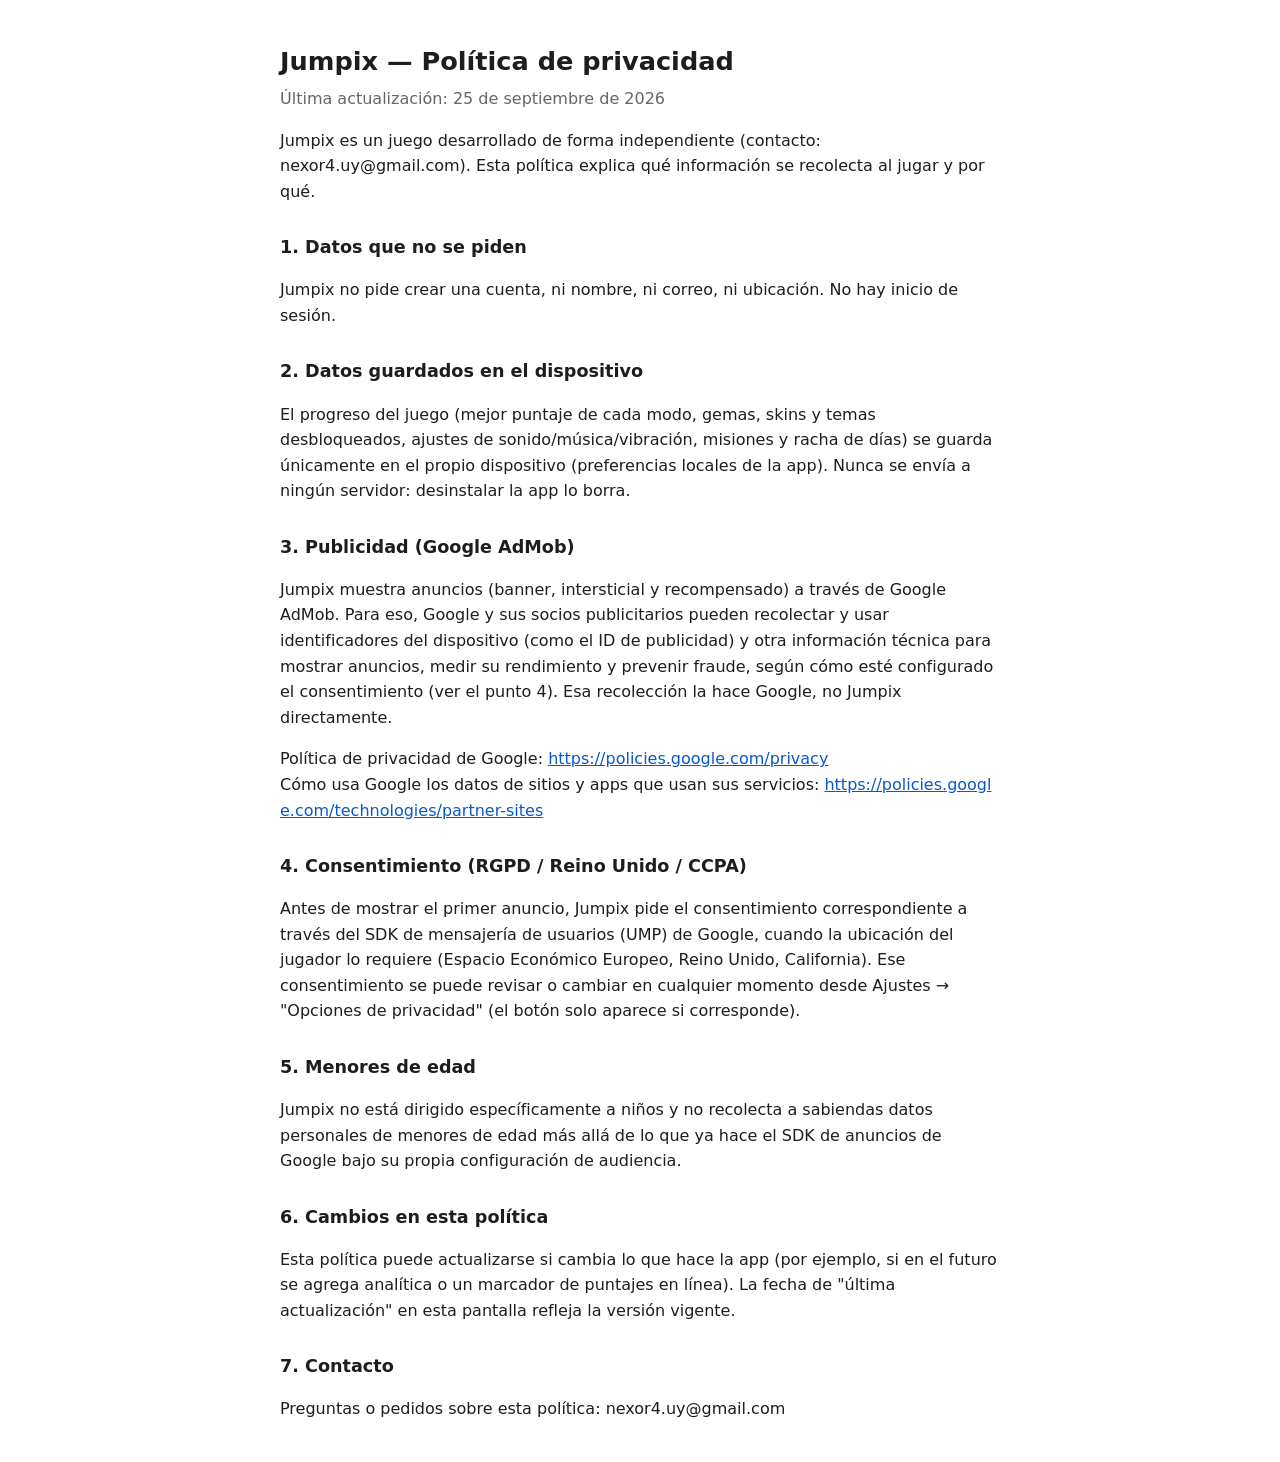
==== index.html @ 5c1caafb "Create index.html" ====
<!DOCTYPE html>
<html lang="es">
<head>
<meta charset="utf-8">
<meta name="viewport" content="width=device-width, initial-scale=1">
<title>Jumpix — Política de privacidad</title>
<style>
body { font-family: system-ui, sans-serif; max-width: 720px; margin: 0 auto; padding: 24px 16px; line-height: 1.6; color: #1d1d1f; background: #fff; }
h1 { font-size: 1.6rem; margin-bottom: 0; }
h2 { font-size: 1.1rem; margin-top: 1.8rem; }
.updated { color: #666; margin-top: 4px; }
a { color: #0a58ca; word-break: break-all; }
</style>
</head>
<body>
<h1>Jumpix — Política de privacidad</h1>
<p class="updated">Última actualización: 25 de septiembre de 2026</p>
<p>Jumpix es un juego desarrollado de forma independiente (contacto: nexor4.uy@gmail.com). Esta política explica qué información se recolecta al jugar y por qué.</p>
<h2>1. Datos que no se piden</h2>
<p>Jumpix no pide crear una cuenta, ni nombre, ni correo, ni ubicación. No hay inicio de sesión.</p>
<h2>2. Datos guardados en el dispositivo</h2>
<p>El progreso del juego (mejor puntaje de cada modo, gemas, skins y temas desbloqueados, ajustes de sonido/música/vibración, misiones y racha de días) se guarda únicamente en el propio dispositivo (preferencias locales de la app). Nunca se envía a ningún servidor: desinstalar la app lo borra.</p>
<h2>3. Publicidad (Google AdMob)</h2>
<p>Jumpix muestra anuncios (banner, intersticial y recompensado) a través de Google AdMob. Para eso, Google y sus socios publicitarios pueden recolectar y usar identificadores del dispositivo (como el ID de publicidad) y otra información técnica para mostrar anuncios, medir su rendimiento y prevenir fraude, según cómo esté configurado el consentimiento (ver el punto 4). Esa recolección la hace Google, no Jumpix directamente.</p>
<p>Política de privacidad de Google: <a href="https://policies.google.com/privacy">https://policies.google.com/privacy</a><br>Cómo usa Google los datos de sitios y apps que usan sus servicios: <a href="https://policies.google.com/technologies/partner-sites">https://policies.google.com/technologies/partner-sites</a></p>
<h2>4. Consentimiento (RGPD / Reino Unido / CCPA)</h2>
<p>Antes de mostrar el primer anuncio, Jumpix pide el consentimiento correspondiente a través del SDK de mensajería de usuarios (UMP) de Google, cuando la ubicación del jugador lo requiere (Espacio Económico Europeo, Reino Unido, California). Ese consentimiento se puede revisar o cambiar en cualquier momento desde Ajustes → "Opciones de privacidad" (el botón solo aparece si corresponde).</p>
<h2>5. Menores de edad</h2>
<p>Jumpix no está dirigido específicamente a niños y no recolecta a sabiendas datos personales de menores de edad más allá de lo que ya hace el SDK de anuncios de Google bajo su propia configuración de audiencia.</p>
<h2>6. Cambios en esta política</h2>
<p>Esta política puede actualizarse si cambia lo que hace la app (por ejemplo, si en el futuro se agrega analítica o un marcador de puntajes en línea). La fecha de "última actualización" en esta pantalla refleja la versión vigente.</p>
<h2>7. Contacto</h2>
<p>Preguntas o pedidos sobre esta política: nexor4.uy@gmail.com</p>
</body>
</html>
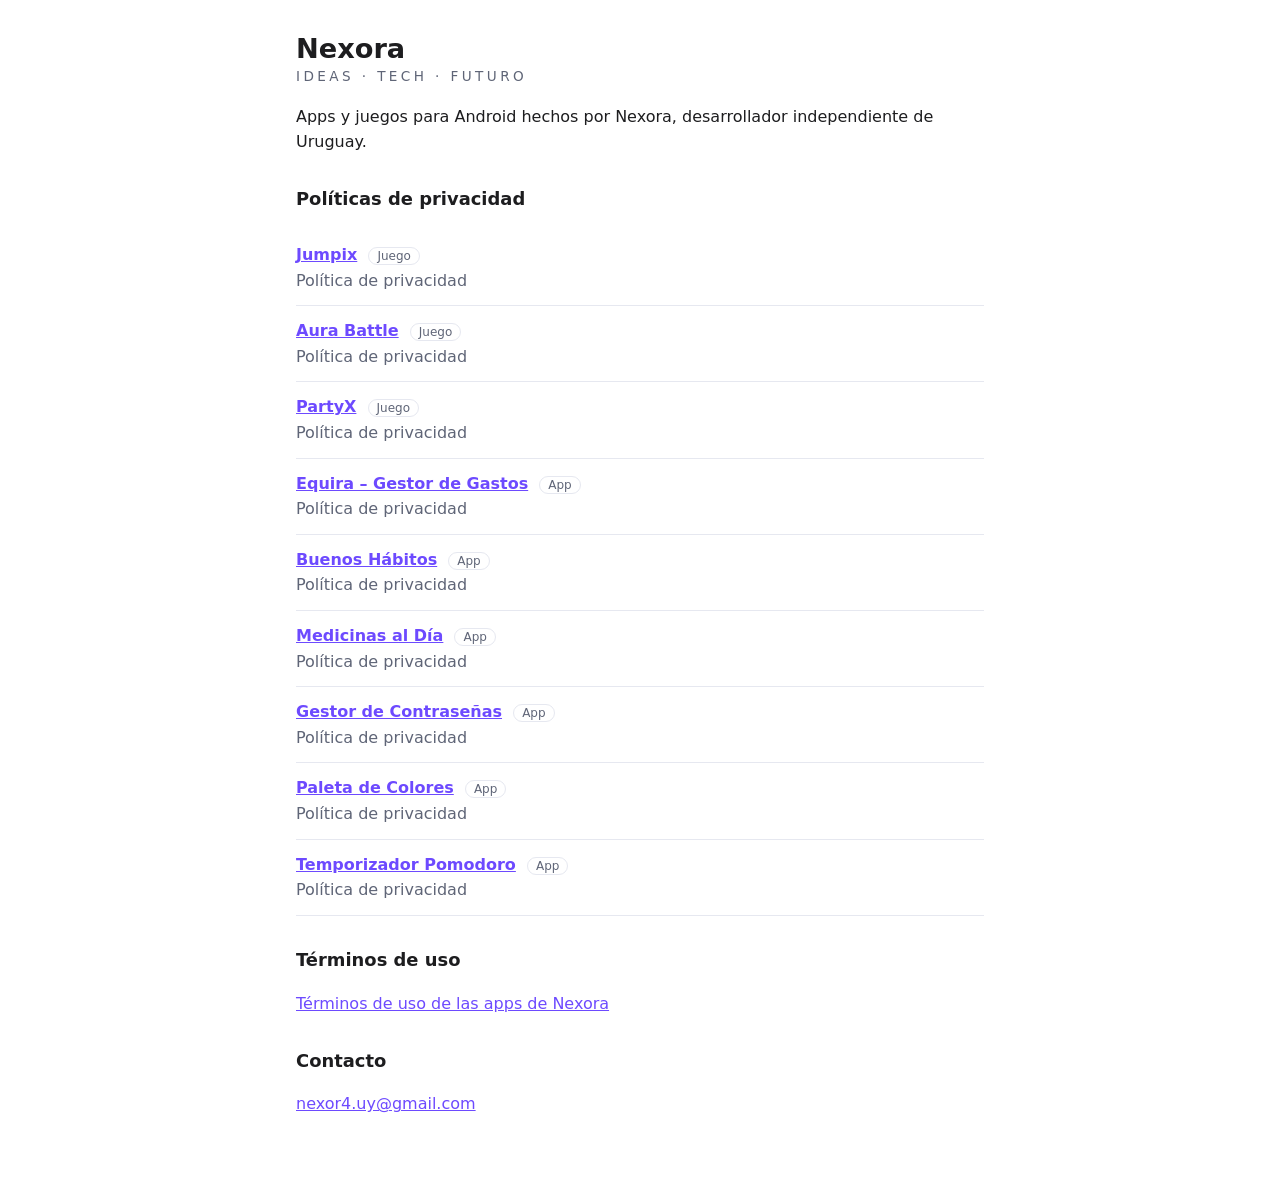
==== commit aaf8cf34: "Sitio legal de todas las apps de Nexora Política de privacidad por app (Jumpix, Equira, Buenos Hábit" ====
--- a/index.html
+++ b/index.html
@@ -3,33 +3,31 @@
 <head>
 <meta charset="utf-8">
 <meta name="viewport" content="width=device-width, initial-scale=1">
-<title>Jumpix — Política de privacidad</title>
-<style>
-body { font-family: system-ui, sans-serif; max-width: 720px; margin: 0 auto; padding: 24px 16px; line-height: 1.6; color: #1d1d1f; background: #fff; }
-h1 { font-size: 1.6rem; margin-bottom: 0; }
-h2 { font-size: 1.1rem; margin-top: 1.8rem; }
-.updated { color: #666; margin-top: 4px; }
-a { color: #0a58ca; word-break: break-all; }
-</style>
+<title>Nexora — Apps y juegos</title>
+<link rel="stylesheet" href="estilo.css">
 </head>
 <body>
-<h1>Jumpix — Política de privacidad</h1>
-<p class="updated">Última actualización: 25 de septiembre de 2026</p>
-<p>Jumpix es un juego desarrollado de forma independiente (contacto: nexor4.uy@gmail.com). Esta política explica qué información se recolecta al jugar y por qué.</p>
-<h2>1. Datos que no se piden</h2>
-<p>Jumpix no pide crear una cuenta, ni nombre, ni correo, ni ubicación. No hay inicio de sesión.</p>
-<h2>2. Datos guardados en el dispositivo</h2>
-<p>El progreso del juego (mejor puntaje de cada modo, gemas, skins y temas desbloqueados, ajustes de sonido/música/vibración, misiones y racha de días) se guarda únicamente en el propio dispositivo (preferencias locales de la app). Nunca se envía a ningún servidor: desinstalar la app lo borra.</p>
-<h2>3. Publicidad (Google AdMob)</h2>
-<p>Jumpix muestra anuncios (banner, intersticial y recompensado) a través de Google AdMob. Para eso, Google y sus socios publicitarios pueden recolectar y usar identificadores del dispositivo (como el ID de publicidad) y otra información técnica para mostrar anuncios, medir su rendimiento y prevenir fraude, según cómo esté configurado el consentimiento (ver el punto 4). Esa recolección la hace Google, no Jumpix directamente.</p>
-<p>Política de privacidad de Google: <a href="https://policies.google.com/privacy">https://policies.google.com/privacy</a><br>Cómo usa Google los datos de sitios y apps que usan sus servicios: <a href="https://policies.google.com/technologies/partner-sites">https://policies.google.com/technologies/partner-sites</a></p>
-<h2>4. Consentimiento (RGPD / Reino Unido / CCPA)</h2>
-<p>Antes de mostrar el primer anuncio, Jumpix pide el consentimiento correspondiente a través del SDK de mensajería de usuarios (UMP) de Google, cuando la ubicación del jugador lo requiere (Espacio Económico Europeo, Reino Unido, California). Ese consentimiento se puede revisar o cambiar en cualquier momento desde Ajustes → "Opciones de privacidad" (el botón solo aparece si corresponde).</p>
-<h2>5. Menores de edad</h2>
-<p>Jumpix no está dirigido específicamente a niños y no recolecta a sabiendas datos personales de menores de edad más allá de lo que ya hace el SDK de anuncios de Google bajo su propia configuración de audiencia.</p>
-<h2>6. Cambios en esta política</h2>
-<p>Esta política puede actualizarse si cambia lo que hace la app (por ejemplo, si en el futuro se agrega analítica o un marcador de puntajes en línea). La fecha de "última actualización" en esta pantalla refleja la versión vigente.</p>
-<h2>7. Contacto</h2>
-<p>Preguntas o pedidos sobre esta política: nexor4.uy@gmail.com</p>
+<main>
+
+<h1>Nexora</h1>
+<p class="lema">Ideas · Tech · Futuro</p>
+<p>Apps y juegos para Android hechos por Nexora, desarrollador independiente de Uruguay.</p>
+<h2>Políticas de privacidad</h2>
+<ul class="apps">
+<li><a href="jumpix/"><strong>Jumpix</strong></a> <span class="tipo">Juego</span><br><span class="sub">Política de privacidad</span></li>
+<li><a href="aura-battle/"><strong>Aura Battle</strong></a> <span class="tipo">Juego</span><br><span class="sub">Política de privacidad</span></li>
+<li><a href="partyx/"><strong>PartyX</strong></a> <span class="tipo">Juego</span><br><span class="sub">Política de privacidad</span></li>
+<li><a href="equira/"><strong>Equira – Gestor de Gastos</strong></a> <span class="tipo">App</span><br><span class="sub">Política de privacidad</span></li>
+<li><a href="buenos-habitos/"><strong>Buenos Hábitos</strong></a> <span class="tipo">App</span><br><span class="sub">Política de privacidad</span></li>
+<li><a href="medicinas-al-dia/"><strong>Medicinas al Día</strong></a> <span class="tipo">App</span><br><span class="sub">Política de privacidad</span></li>
+<li><a href="gestor-de-contrasenas/"><strong>Gestor de Contraseñas</strong></a> <span class="tipo">App</span><br><span class="sub">Política de privacidad</span></li>
+<li><a href="paleta-de-colores/"><strong>Paleta de Colores</strong></a> <span class="tipo">App</span><br><span class="sub">Política de privacidad</span></li>
+<li><a href="pomodoro/"><strong>Temporizador Pomodoro</strong></a> <span class="tipo">App</span><br><span class="sub">Política de privacidad</span></li>
+</ul>
+<h2>Términos de uso</h2>
+<p><a href="terminos/">Términos de uso de las apps de Nexora</a></p>
+<h2>Contacto</h2>
+<p><a href="mailto:nexor4.uy@gmail.com">nexor4.uy@gmail.com</a></p>
+</main>
 </body>
 </html>
--- a/estilo.css
+++ b/estilo.css
@@ -0,0 +1,15 @@
+:root { --tinta: #1d1d1f; --suave: #5f6577; --acento: #6d4aff; --fondo: #ffffff; --linea: #e6e8f0; }
+* { box-sizing: border-box; }
+body { margin: 0; background: var(--fondo); color: var(--tinta);
+       font-family: system-ui, -apple-system, "Segoe UI", Roboto, sans-serif; line-height: 1.6; }
+main { max-width: 720px; margin: 0 auto; padding: 24px 16px 64px; }
+h1 { font-size: 1.7rem; line-height: 1.25; margin: 8px 0 0; }
+h2 { font-size: 1.12rem; margin-top: 1.9rem; }
+a { color: var(--acento); word-break: break-word; }
+.fecha, .sub, .lema { color: var(--suave); }
+.lema { letter-spacing: .25em; text-transform: uppercase; font-size: .85rem; margin-top: 0; }
+.volver { font-size: .9rem; margin: 0 0 12px; }
+.pie { margin-top: 2.4rem; padding-top: 1rem; border-top: 1px solid var(--linea); color: var(--suave); }
+ul.apps { list-style: none; padding: 0; }
+ul.apps li { padding: 12px 0; border-bottom: 1px solid var(--linea); }
+.tipo { font-size: .75rem; color: var(--suave); border: 1px solid var(--linea); border-radius: 99px; padding: 1px 8px; margin-left: 6px; }
